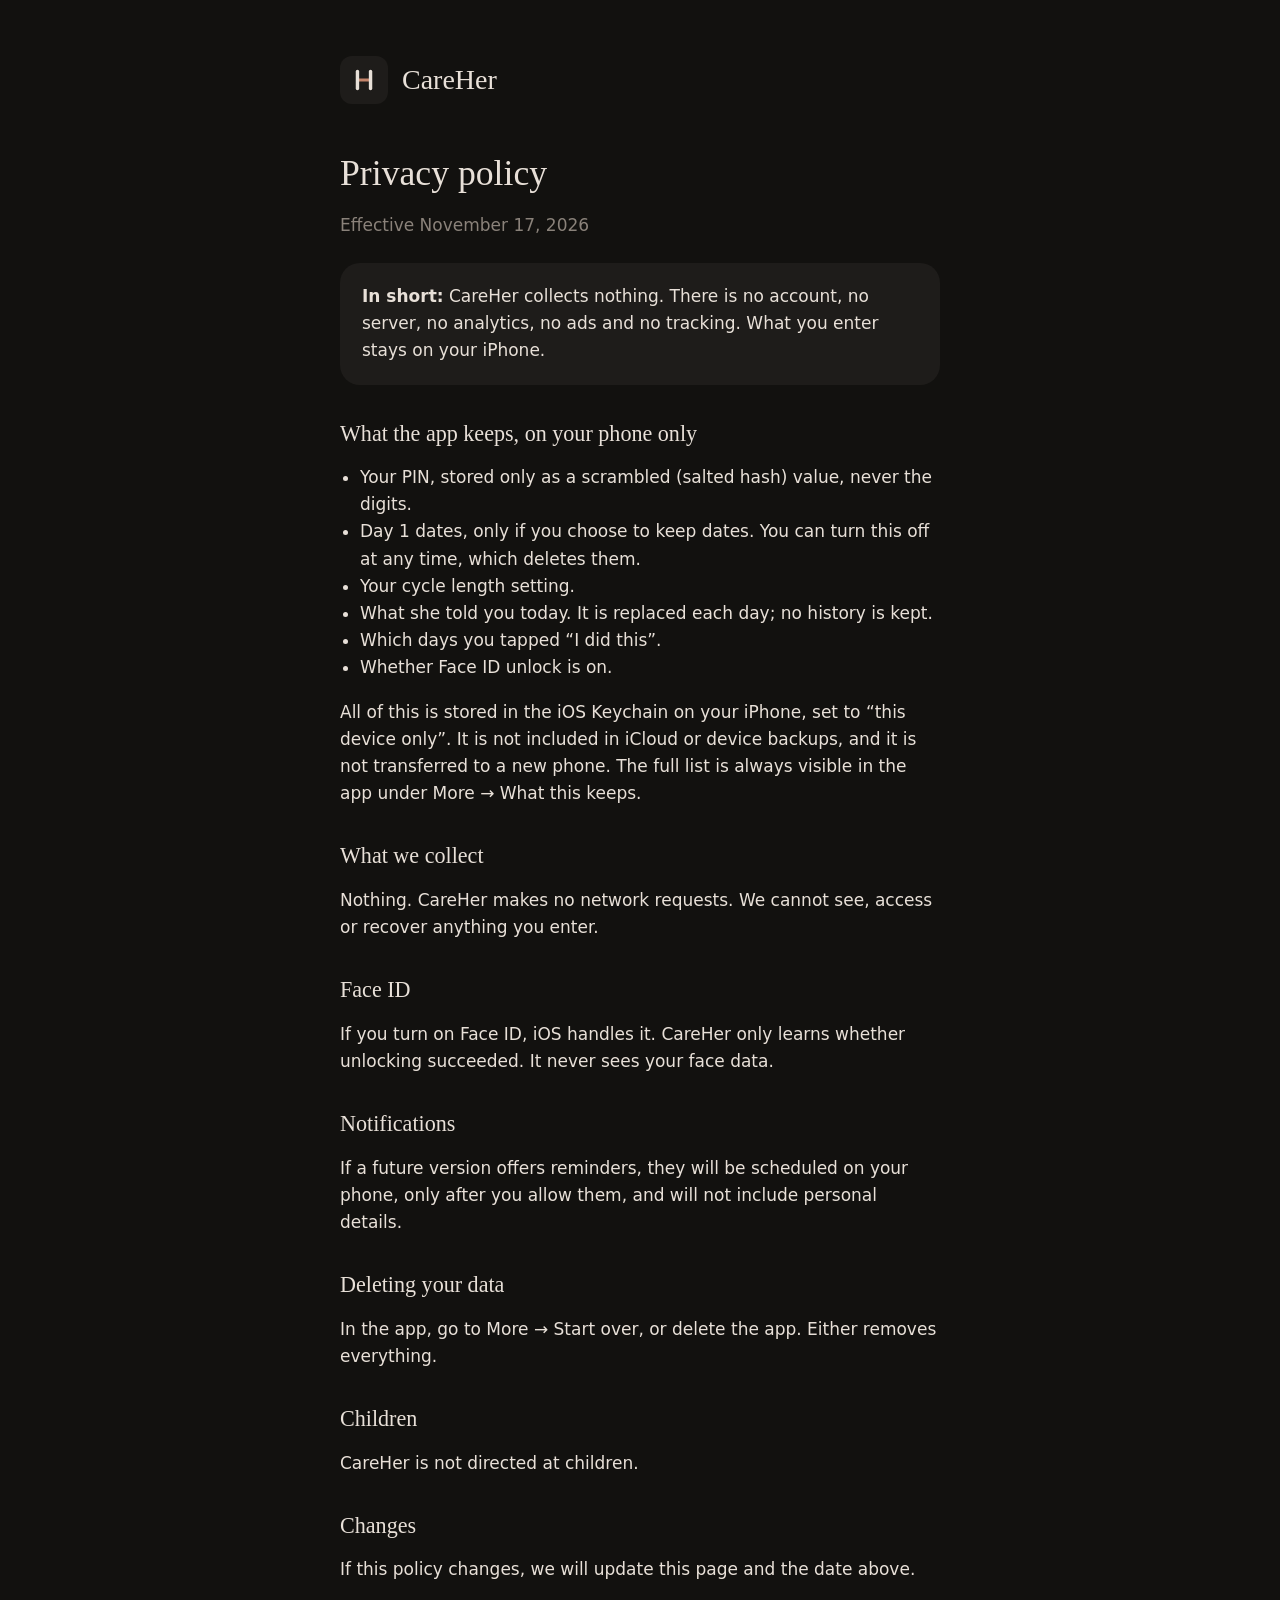
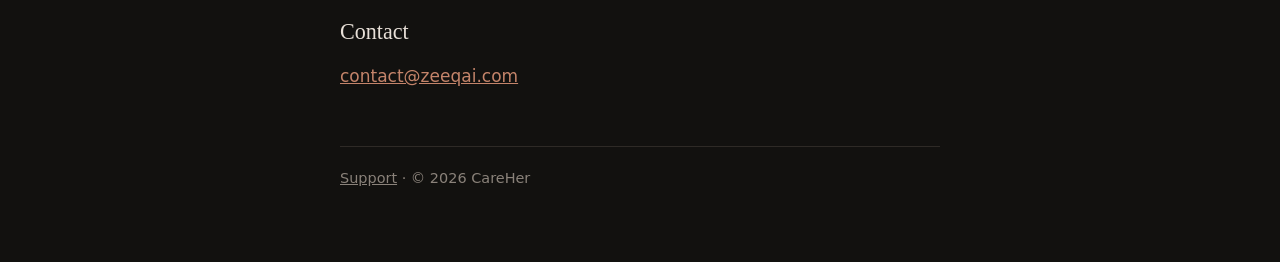
==== privacy.html @ 5e7fc1de "CareHer support and privacy pages Co-Authored-By: Claude Opus 5.5 <noreply@anthropic.com>" ====
<!doctype html>
<html lang="en">
<head>
<meta charset="utf-8">
<meta name="viewport" content="width=device-width, initial-scale=1">
<title>CareHer privacy policy</title>
<link rel="icon" href="favicon.svg">
<link rel="stylesheet" href="style.css">
</head>
<body>
<header><img src="favicon.svg" alt=""><a href="./">CareHer</a></header>

<h1>Privacy policy</h1>
<p class="muted">Effective November 17, 2026</p>

<div class="card">
<p style="margin:0"><strong>In short:</strong> CareHer collects nothing. There is no account, no server, no analytics, no ads and no tracking. What you enter stays on your iPhone.</p>
</div>

<h2>What the app keeps, on your phone only</h2>
<ul>
<li>Your PIN, stored only as a scrambled (salted hash) value, never the digits.</li>
<li>Day 1 dates, only if you choose to keep dates. You can turn this off at any time, which deletes them.</li>
<li>Your cycle length setting.</li>
<li>What she told you today. It is replaced each day; no history is kept.</li>
<li>Which days you tapped “I did this”.</li>
<li>Whether Face ID unlock is on.</li>
</ul>
<p>All of this is stored in the iOS Keychain on your iPhone, set to “this device only”. It is not included in iCloud or device backups, and it is not transferred to a new phone. The full list is always visible in the app under More → What this keeps.</p>

<h2>What we collect</h2>
<p>Nothing. CareHer makes no network requests. We cannot see, access or recover anything you enter.</p>

<h2>Face ID</h2>
<p>If you turn on Face ID, iOS handles it. CareHer only learns whether unlocking succeeded. It never sees your face data.</p>

<h2>Notifications</h2>
<p>If a future version offers reminders, they will be scheduled on your phone, only after you allow them, and will not include personal details.</p>

<h2>Deleting your data</h2>
<p>In the app, go to More → Start over, or delete the app. Either removes everything.</p>

<h2>Children</h2>
<p>CareHer is not directed at children.</p>

<h2>Changes</h2>
<p>If this policy changes, we will update this page and the date above.</p>

<h2>Contact</h2>
<p><a href="mailto:contact@zeeqai.com">contact@zeeqai.com</a></p>

<footer><a href="./">Support</a> · © 2026 CareHer</footer>
</body>
</html>
---- style.css ----
:root{--bg:#12110f;--surface:#1e1c1a;--fg:#e8e0d8;--muted:#8a827a;--accent:#c4846a;--border:#2e2a26}
*{box-sizing:border-box}
html{background:var(--bg);color:var(--fg);font:17px/1.6 -apple-system,BlinkMacSystemFont,"Segoe UI",system-ui,sans-serif;-webkit-font-smoothing:antialiased}
body{margin:0 auto;max-width:640px;padding:56px 20px 72px}
header{display:flex;align-items:center;gap:14px;margin-bottom:48px}
header img{width:48px;height:48px}
header a{color:var(--fg);text-decoration:none;font:28px Palatino,"Iowan Old Style",serif}
h1,h2{font-family:Palatino,"Iowan Old Style",serif;font-weight:400;line-height:1.2}
h1{font-size:2.1rem;margin:0 0 12px}
h2{font-size:1.3rem;margin:36px 0 8px}
p,li{color:var(--fg)}
.muted{color:var(--muted)}
.lede{font-size:1.15rem;color:var(--muted);margin:0 0 32px}
.accent{color:var(--accent)}
a{color:var(--accent)}
.card{background:var(--surface);border-radius:20px;padding:20px 22px;margin:24px 0}
ul{padding-left:20px}
footer{margin-top:56px;padding-top:20px;border-top:1px solid var(--border);font-size:.85rem;color:var(--muted)}
footer a{color:var(--muted)}
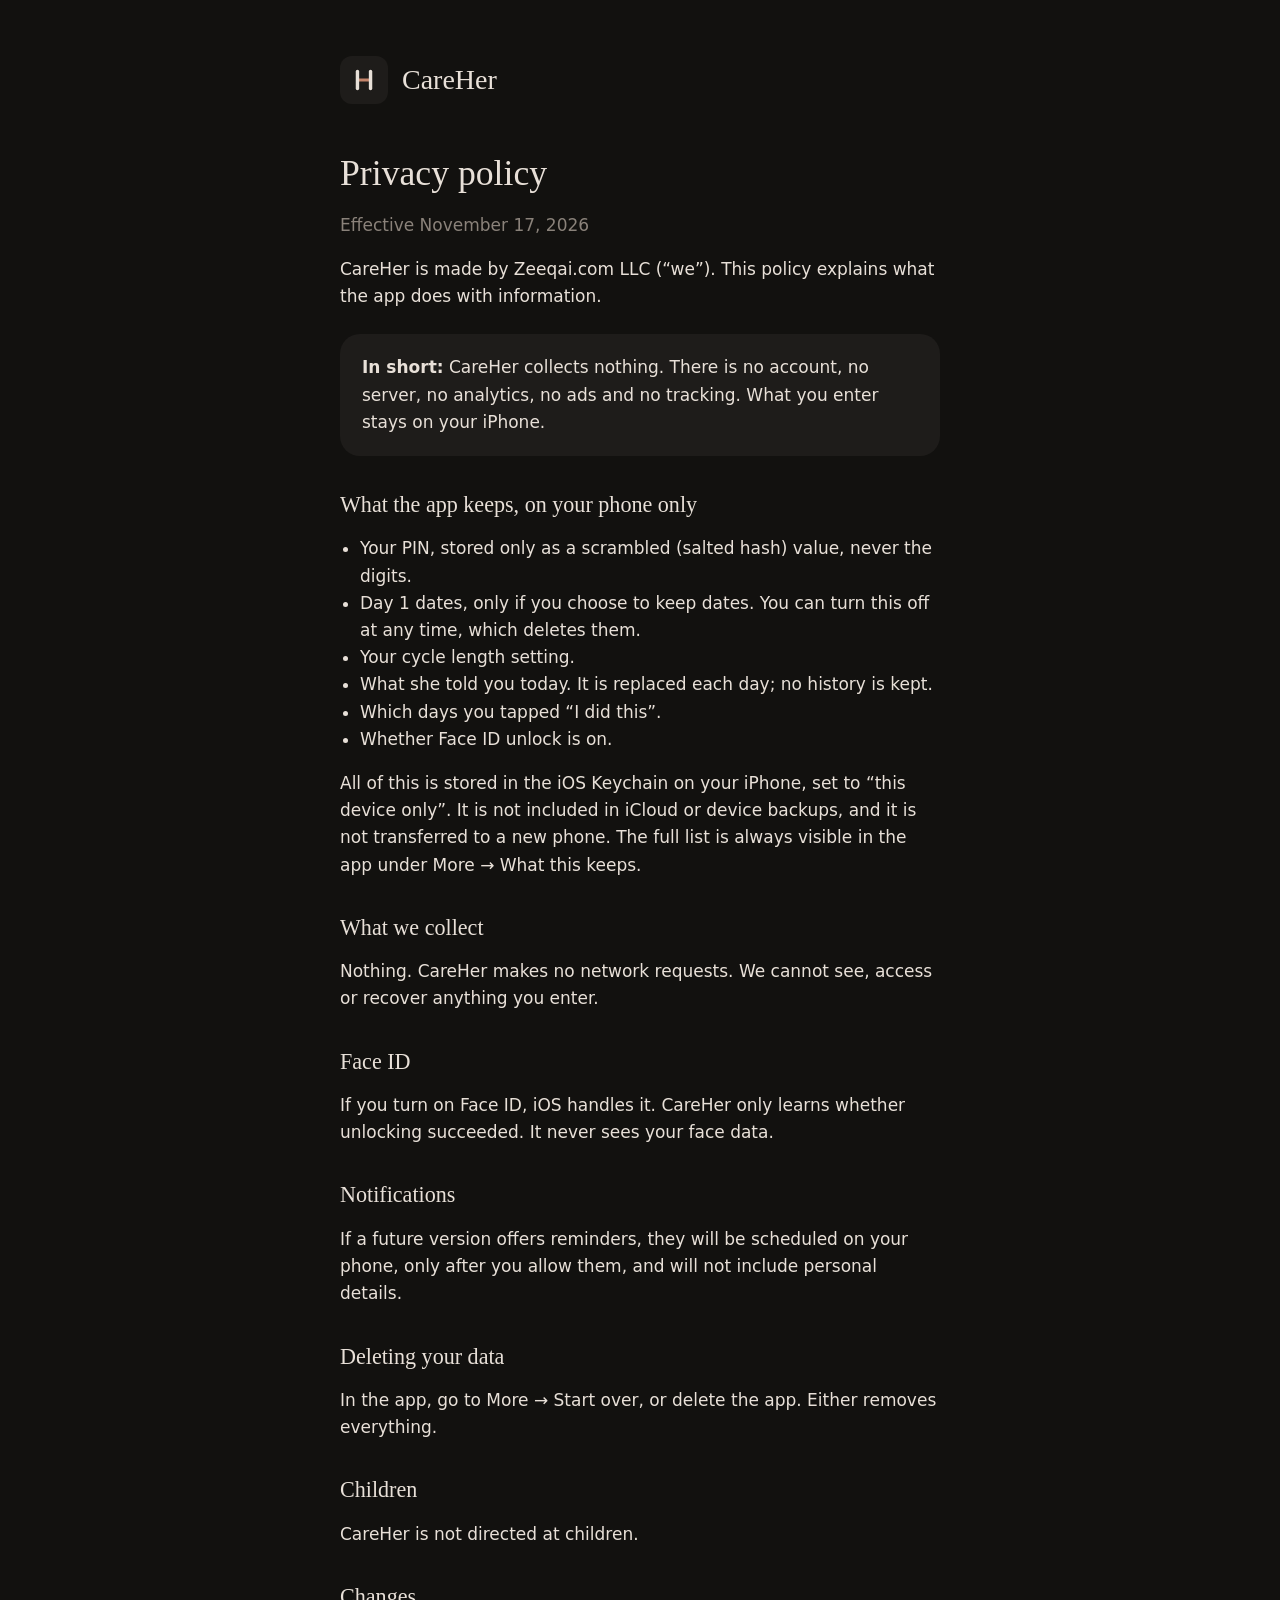
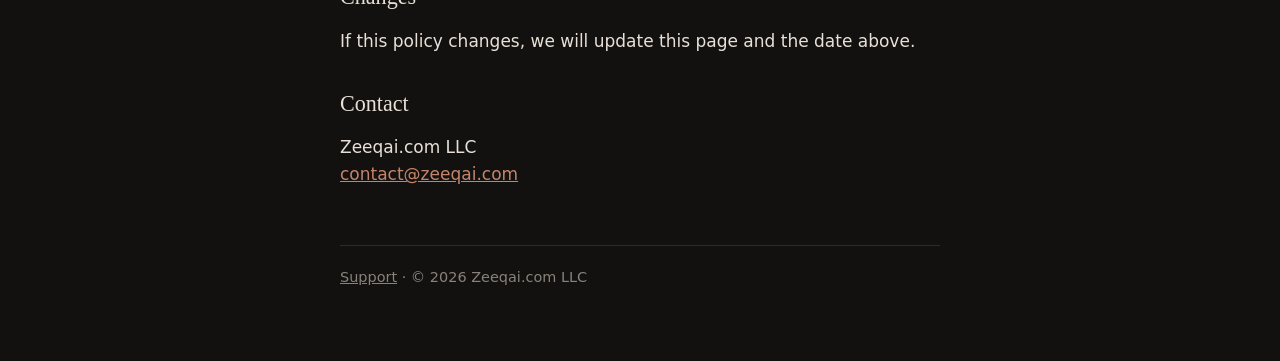
==== commit e90a49b7: "Name Zeeqai.com LLC as the publisher Co-Authored-By: Claude Opus 5.5 <noreply@anthropic.com>" ====
--- a/privacy.html
+++ b/privacy.html
@@ -12,6 +12,8 @@
 
 <h1>Privacy policy</h1>
 <p class="muted">Effective November 17, 2026</p>
+
+<p>CareHer is made by Zeeqai.com LLC (“we”). This policy explains what the app does with information.</p>
 
 <div class="card">
 <p style="margin:0"><strong>In short:</strong> CareHer collects nothing. There is no account, no server, no analytics, no ads and no tracking. What you enter stays on your iPhone.</p>
@@ -47,8 +49,8 @@
 <p>If this policy changes, we will update this page and the date above.</p>
 
 <h2>Contact</h2>
-<p><a href="mailto:contact@zeeqai.com">contact@zeeqai.com</a></p>
+<p>Zeeqai.com LLC<br><a href="mailto:contact@zeeqai.com">contact@zeeqai.com</a></p>
 
-<footer><a href="./">Support</a> · © 2026 CareHer</footer>
+<footer><a href="./">Support</a> · © 2026 Zeeqai.com LLC</footer>
 </body>
 </html>
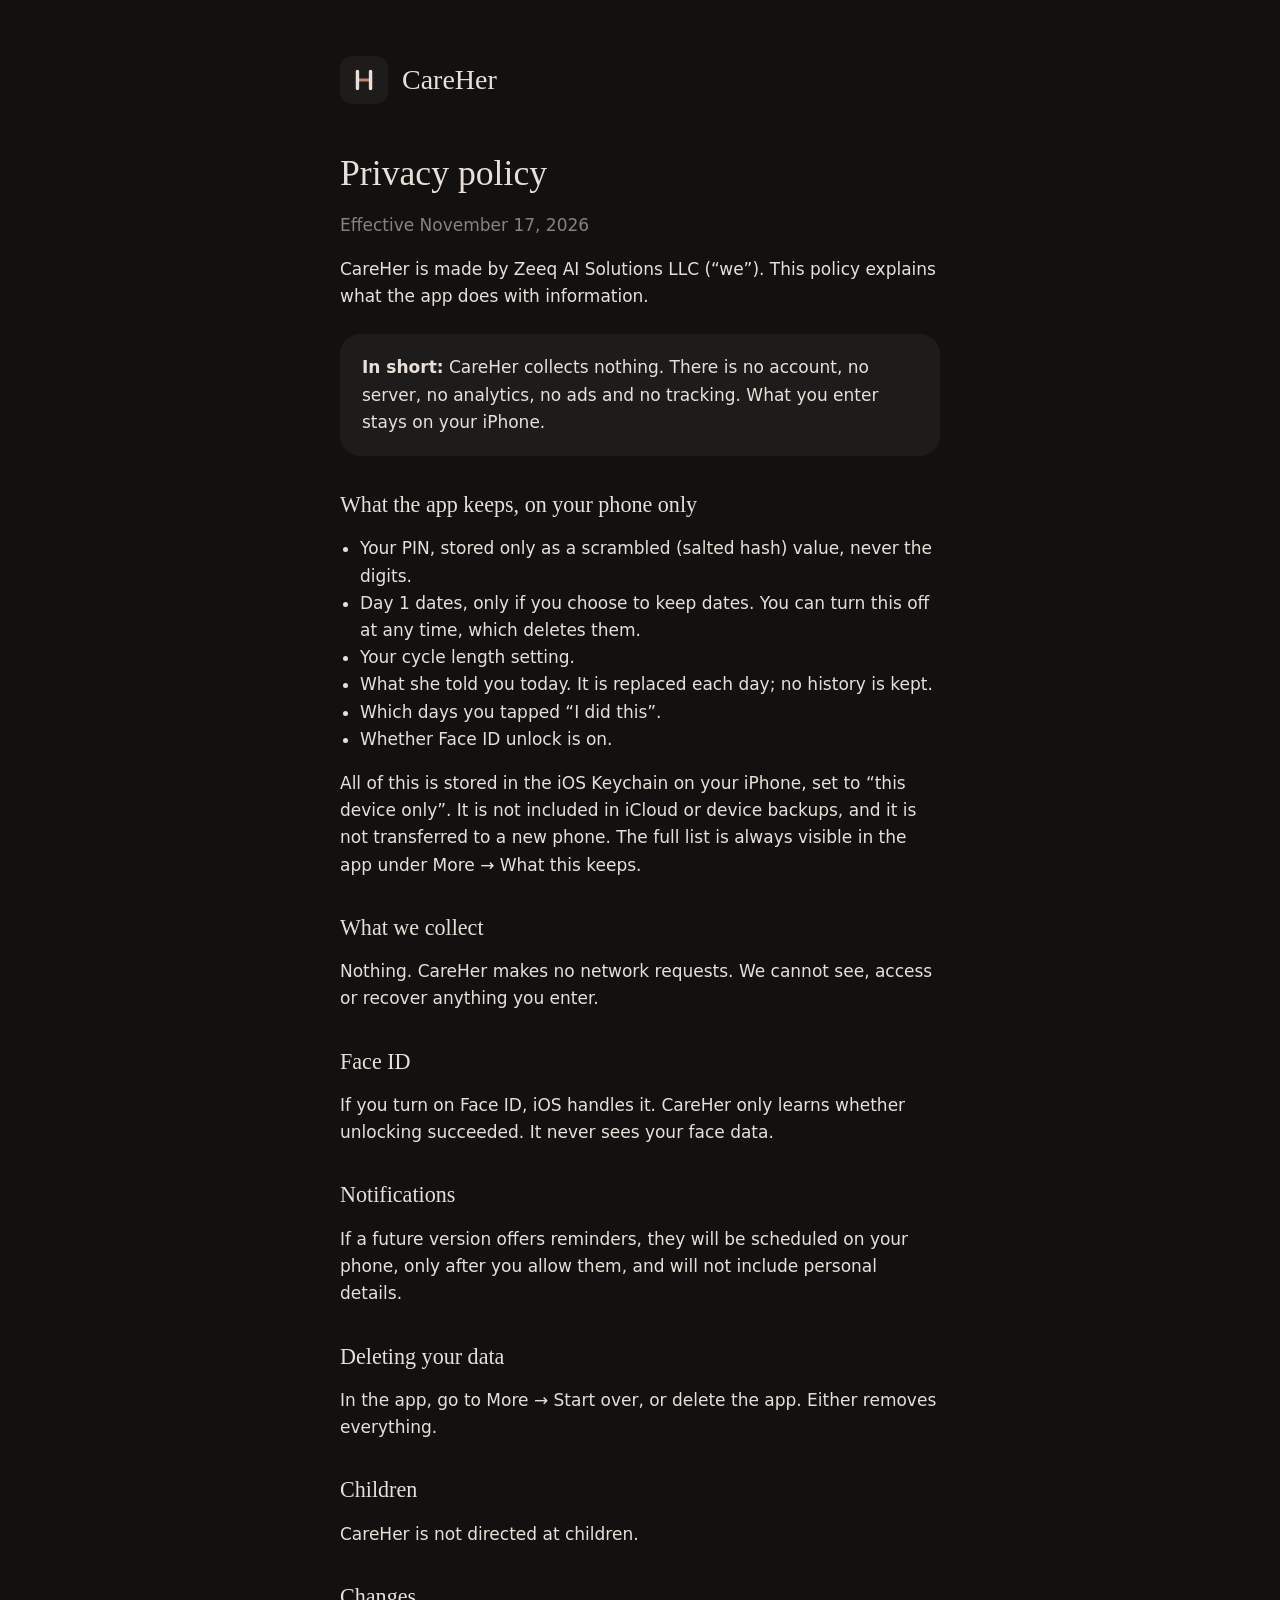
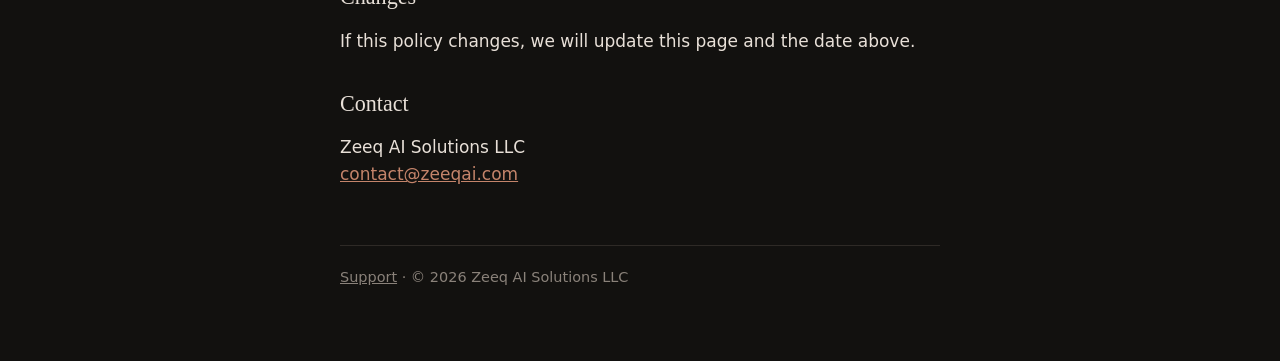
==== commit 30659054: "Legal name: Zeeq AI Solutions LLC Co-Authored-By: Claude Opus 5.5 <noreply@anthropic.com>" ====
--- a/privacy.html
+++ b/privacy.html
@@ -13,7 +13,7 @@
 <h1>Privacy policy</h1>
 <p class="muted">Effective November 17, 2026</p>
 
-<p>CareHer is made by Zeeqai.com LLC (“we”). This policy explains what the app does with information.</p>
+<p>CareHer is made by Zeeq AI Solutions LLC (“we”). This policy explains what the app does with information.</p>
 
 <div class="card">
 <p style="margin:0"><strong>In short:</strong> CareHer collects nothing. There is no account, no server, no analytics, no ads and no tracking. What you enter stays on your iPhone.</p>
@@ -49,8 +49,8 @@
 <p>If this policy changes, we will update this page and the date above.</p>
 
 <h2>Contact</h2>
-<p>Zeeqai.com LLC<br><a href="mailto:contact@zeeqai.com">contact@zeeqai.com</a></p>
+<p>Zeeq AI Solutions LLC<br><a href="mailto:contact@zeeqai.com">contact@zeeqai.com</a></p>
 
-<footer><a href="./">Support</a> · © 2026 Zeeqai.com LLC</footer>
+<footer><a href="./">Support</a> · © 2026 Zeeq AI Solutions LLC</footer>
 </body>
 </html>
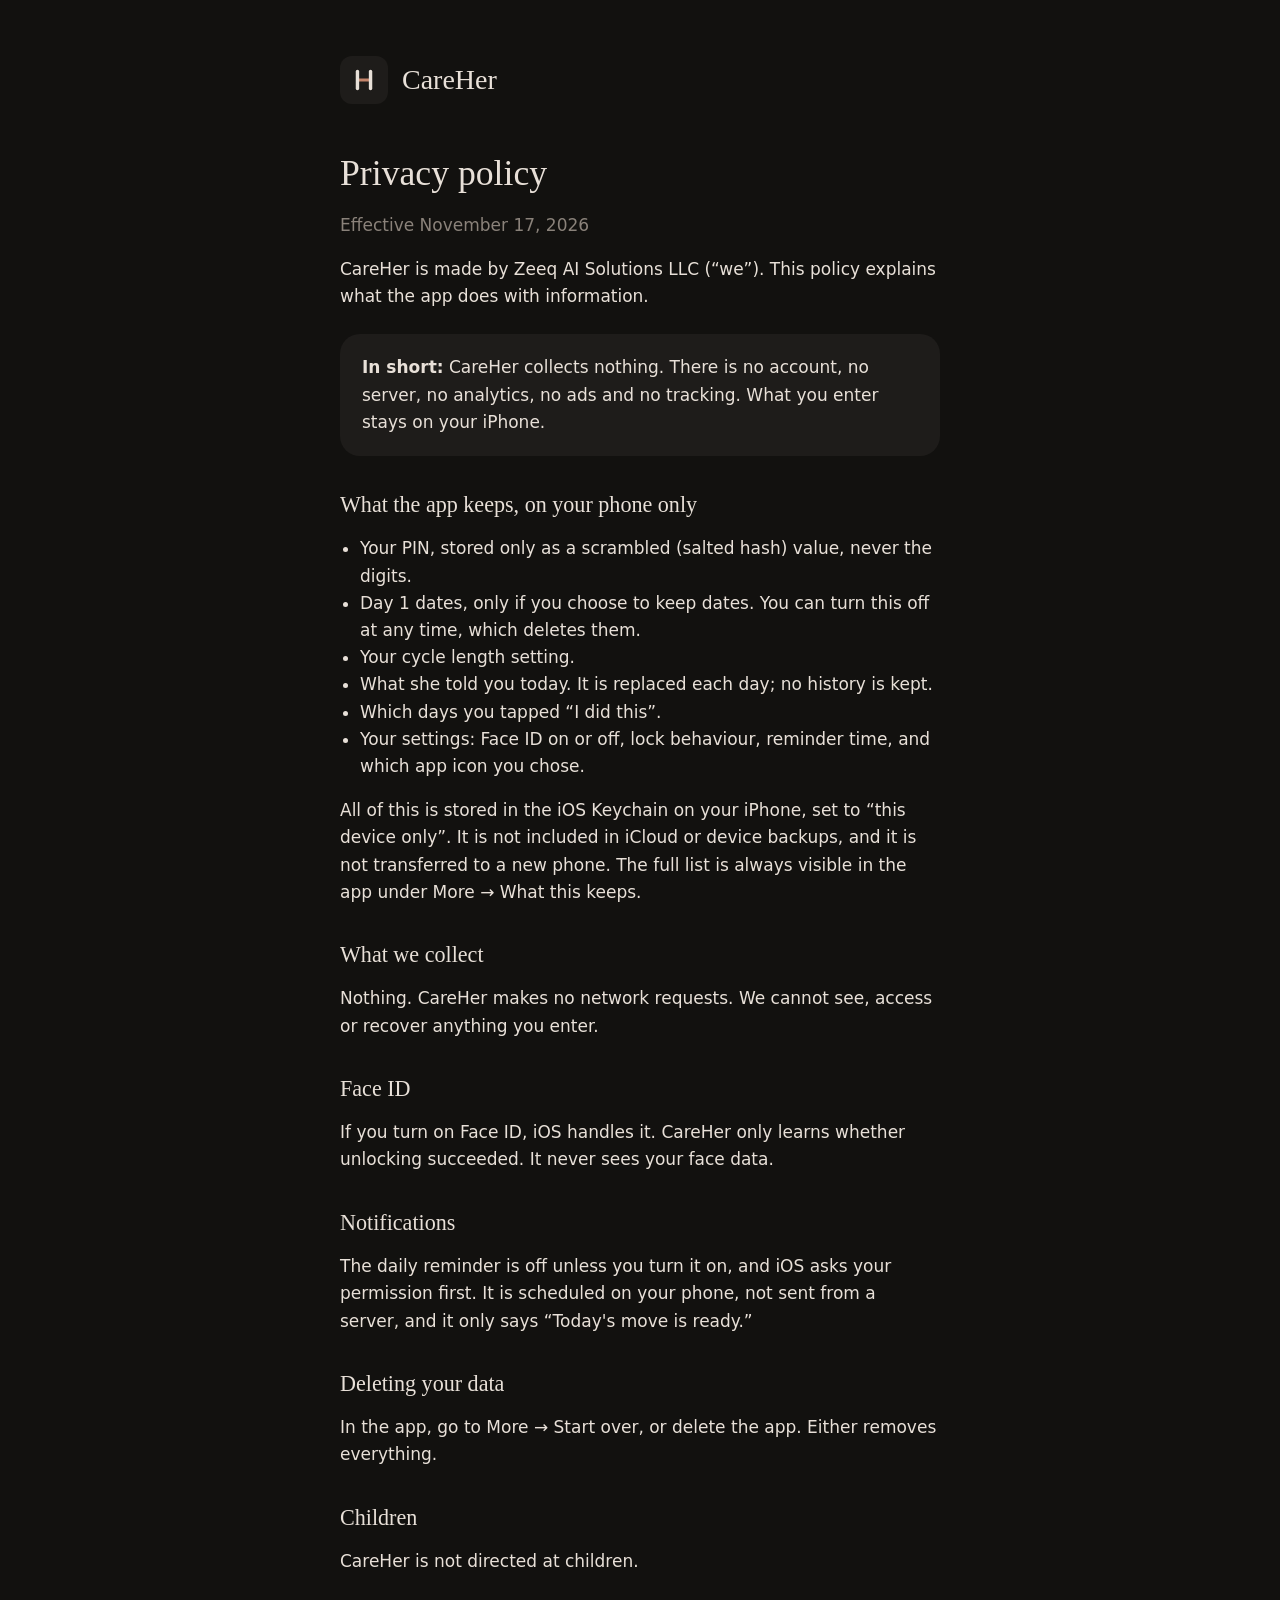
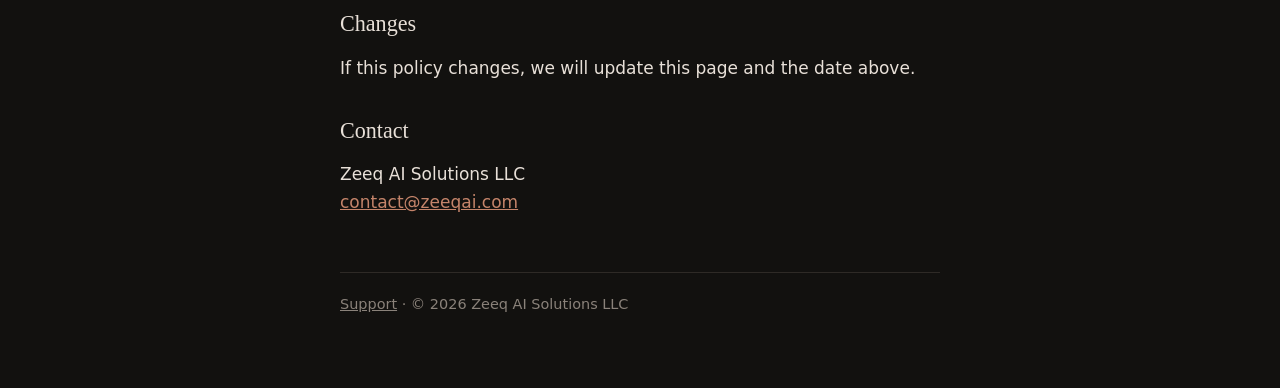
==== commit 3043c6a0: "Privacy policy: reminder and settings Co-Authored-By: Claude Opus 5.5 <noreply@anthropic.com>" ====
--- a/privacy.html
+++ b/privacy.html
@@ -26,7 +26,7 @@
 <li>Your cycle length setting.</li>
 <li>What she told you today. It is replaced each day; no history is kept.</li>
 <li>Which days you tapped “I did this”.</li>
-<li>Whether Face ID unlock is on.</li>
+<li>Your settings: Face ID on or off, lock behaviour, reminder time, and which app icon you chose.</li>
 </ul>
 <p>All of this is stored in the iOS Keychain on your iPhone, set to “this device only”. It is not included in iCloud or device backups, and it is not transferred to a new phone. The full list is always visible in the app under More → What this keeps.</p>
 
@@ -37,7 +37,7 @@
 <p>If you turn on Face ID, iOS handles it. CareHer only learns whether unlocking succeeded. It never sees your face data.</p>
 
 <h2>Notifications</h2>
-<p>If a future version offers reminders, they will be scheduled on your phone, only after you allow them, and will not include personal details.</p>
+<p>The daily reminder is off unless you turn it on, and iOS asks your permission first. It is scheduled on your phone, not sent from a server, and it only says “Today's move is ready.”</p>
 
 <h2>Deleting your data</h2>
 <p>In the app, go to More → Start over, or delete the app. Either removes everything.</p>
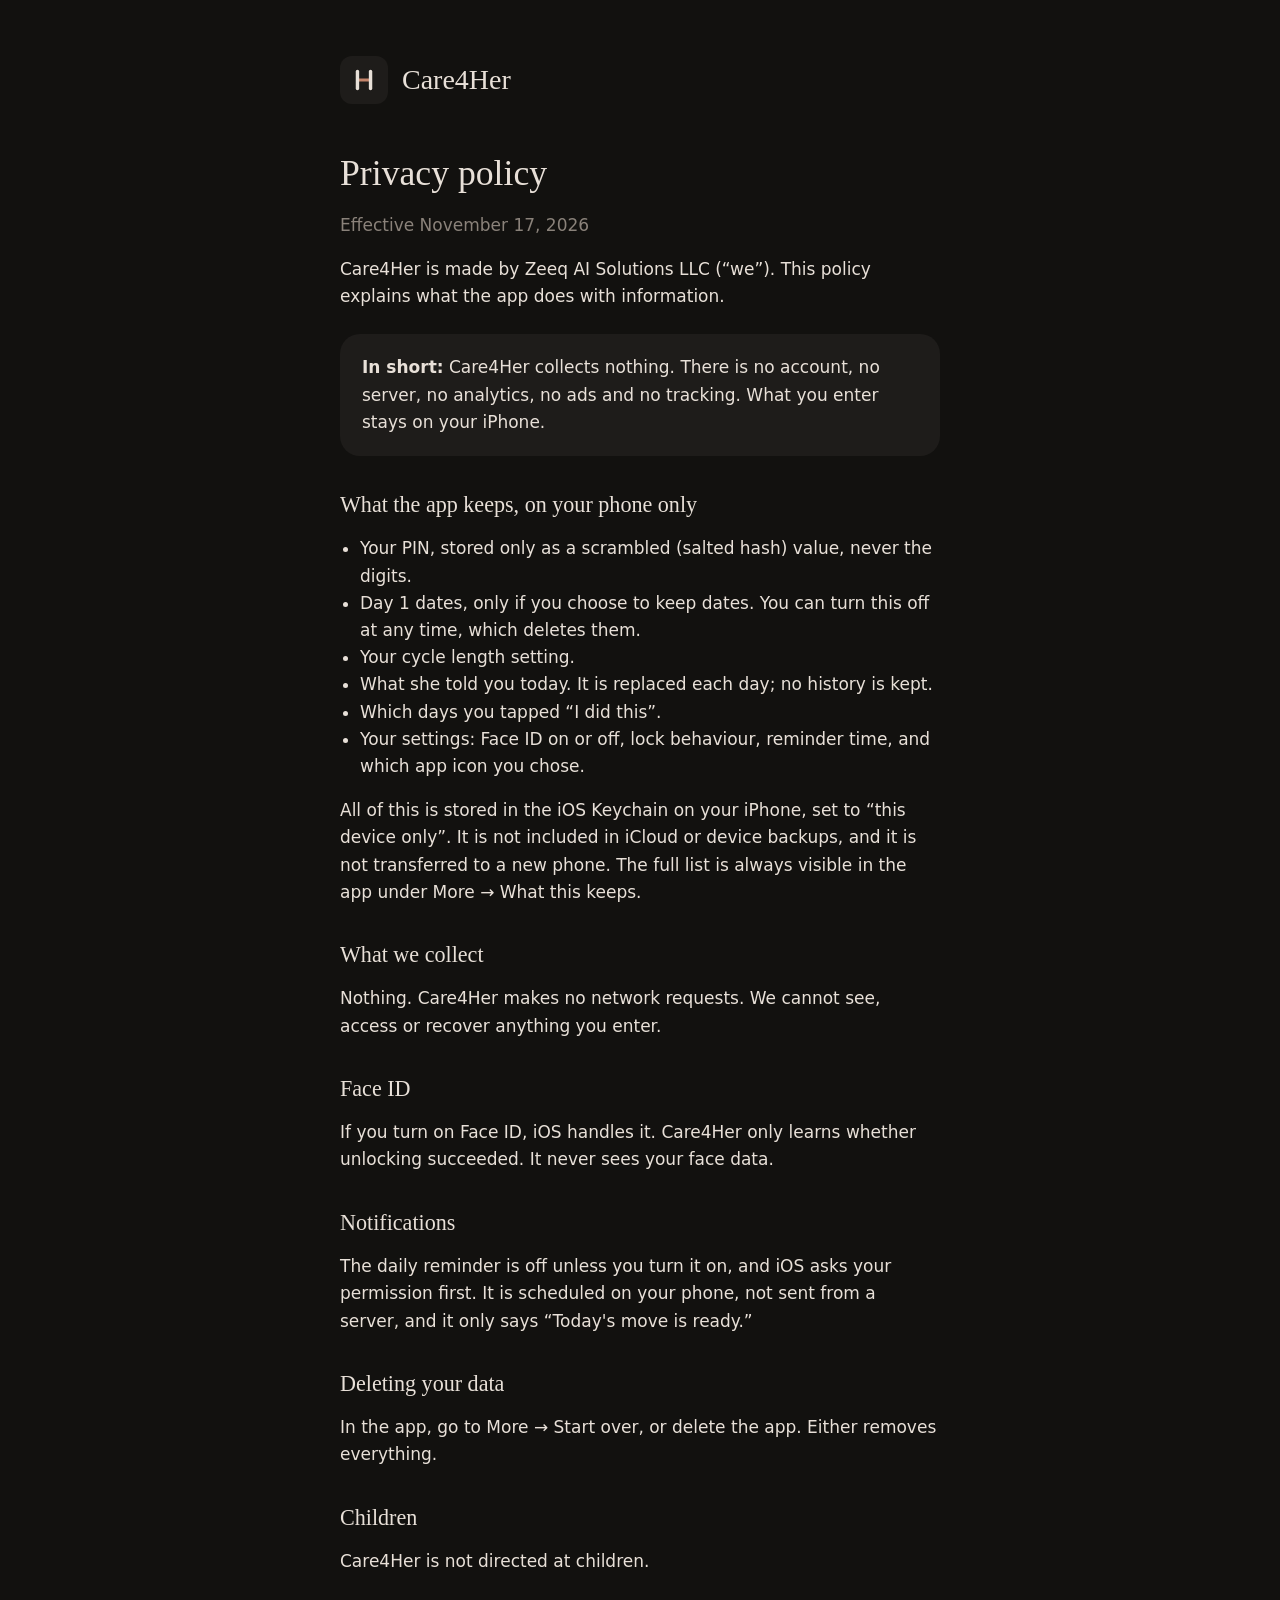
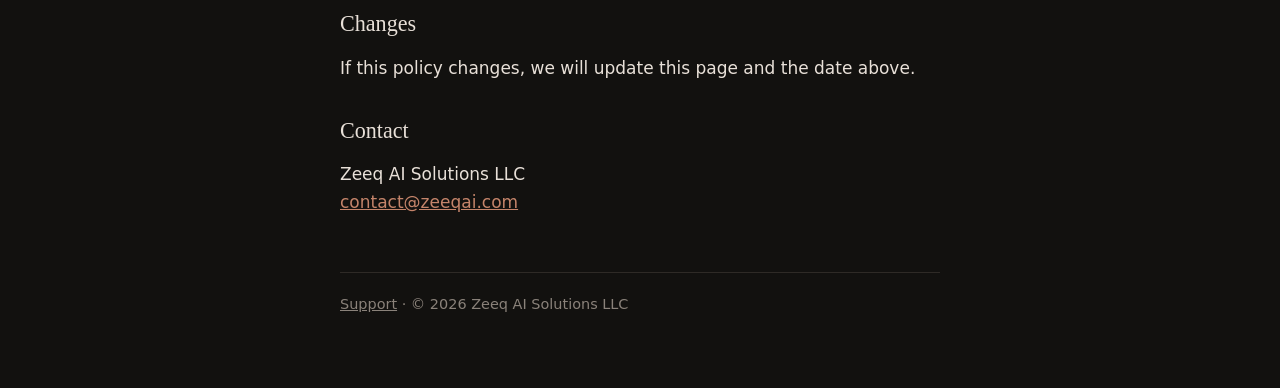
==== commit 63500c72: "Rename to Care4Her Co-Authored-By: Claude Opus 5.5 <noreply@anthropic.com>" ====
--- a/privacy.html
+++ b/privacy.html
@@ -3,20 +3,20 @@
 <head>
 <meta charset="utf-8">
 <meta name="viewport" content="width=device-width, initial-scale=1">
-<title>CareHer privacy policy</title>
+<title>Care4Her privacy policy</title>
 <link rel="icon" href="favicon.svg">
 <link rel="stylesheet" href="style.css">
 </head>
 <body>
-<header><img src="favicon.svg" alt=""><a href="./">CareHer</a></header>
+<header><img src="favicon.svg" alt=""><a href="./">Care4Her</a></header>
 
 <h1>Privacy policy</h1>
 <p class="muted">Effective November 17, 2026</p>
 
-<p>CareHer is made by Zeeq AI Solutions LLC (“we”). This policy explains what the app does with information.</p>
+<p>Care4Her is made by Zeeq AI Solutions LLC (“we”). This policy explains what the app does with information.</p>
 
 <div class="card">
-<p style="margin:0"><strong>In short:</strong> CareHer collects nothing. There is no account, no server, no analytics, no ads and no tracking. What you enter stays on your iPhone.</p>
+<p style="margin:0"><strong>In short:</strong> Care4Her collects nothing. There is no account, no server, no analytics, no ads and no tracking. What you enter stays on your iPhone.</p>
 </div>
 
 <h2>What the app keeps, on your phone only</h2>
@@ -31,10 +31,10 @@
 <p>All of this is stored in the iOS Keychain on your iPhone, set to “this device only”. It is not included in iCloud or device backups, and it is not transferred to a new phone. The full list is always visible in the app under More → What this keeps.</p>
 
 <h2>What we collect</h2>
-<p>Nothing. CareHer makes no network requests. We cannot see, access or recover anything you enter.</p>
+<p>Nothing. Care4Her makes no network requests. We cannot see, access or recover anything you enter.</p>
 
 <h2>Face ID</h2>
-<p>If you turn on Face ID, iOS handles it. CareHer only learns whether unlocking succeeded. It never sees your face data.</p>
+<p>If you turn on Face ID, iOS handles it. Care4Her only learns whether unlocking succeeded. It never sees your face data.</p>
 
 <h2>Notifications</h2>
 <p>The daily reminder is off unless you turn it on, and iOS asks your permission first. It is scheduled on your phone, not sent from a server, and it only says “Today's move is ready.”</p>
@@ -43,7 +43,7 @@
 <p>In the app, go to More → Start over, or delete the app. Either removes everything.</p>
 
 <h2>Children</h2>
-<p>CareHer is not directed at children.</p>
+<p>Care4Her is not directed at children.</p>
 
 <h2>Changes</h2>
 <p>If this policy changes, we will update this page and the date above.</p>
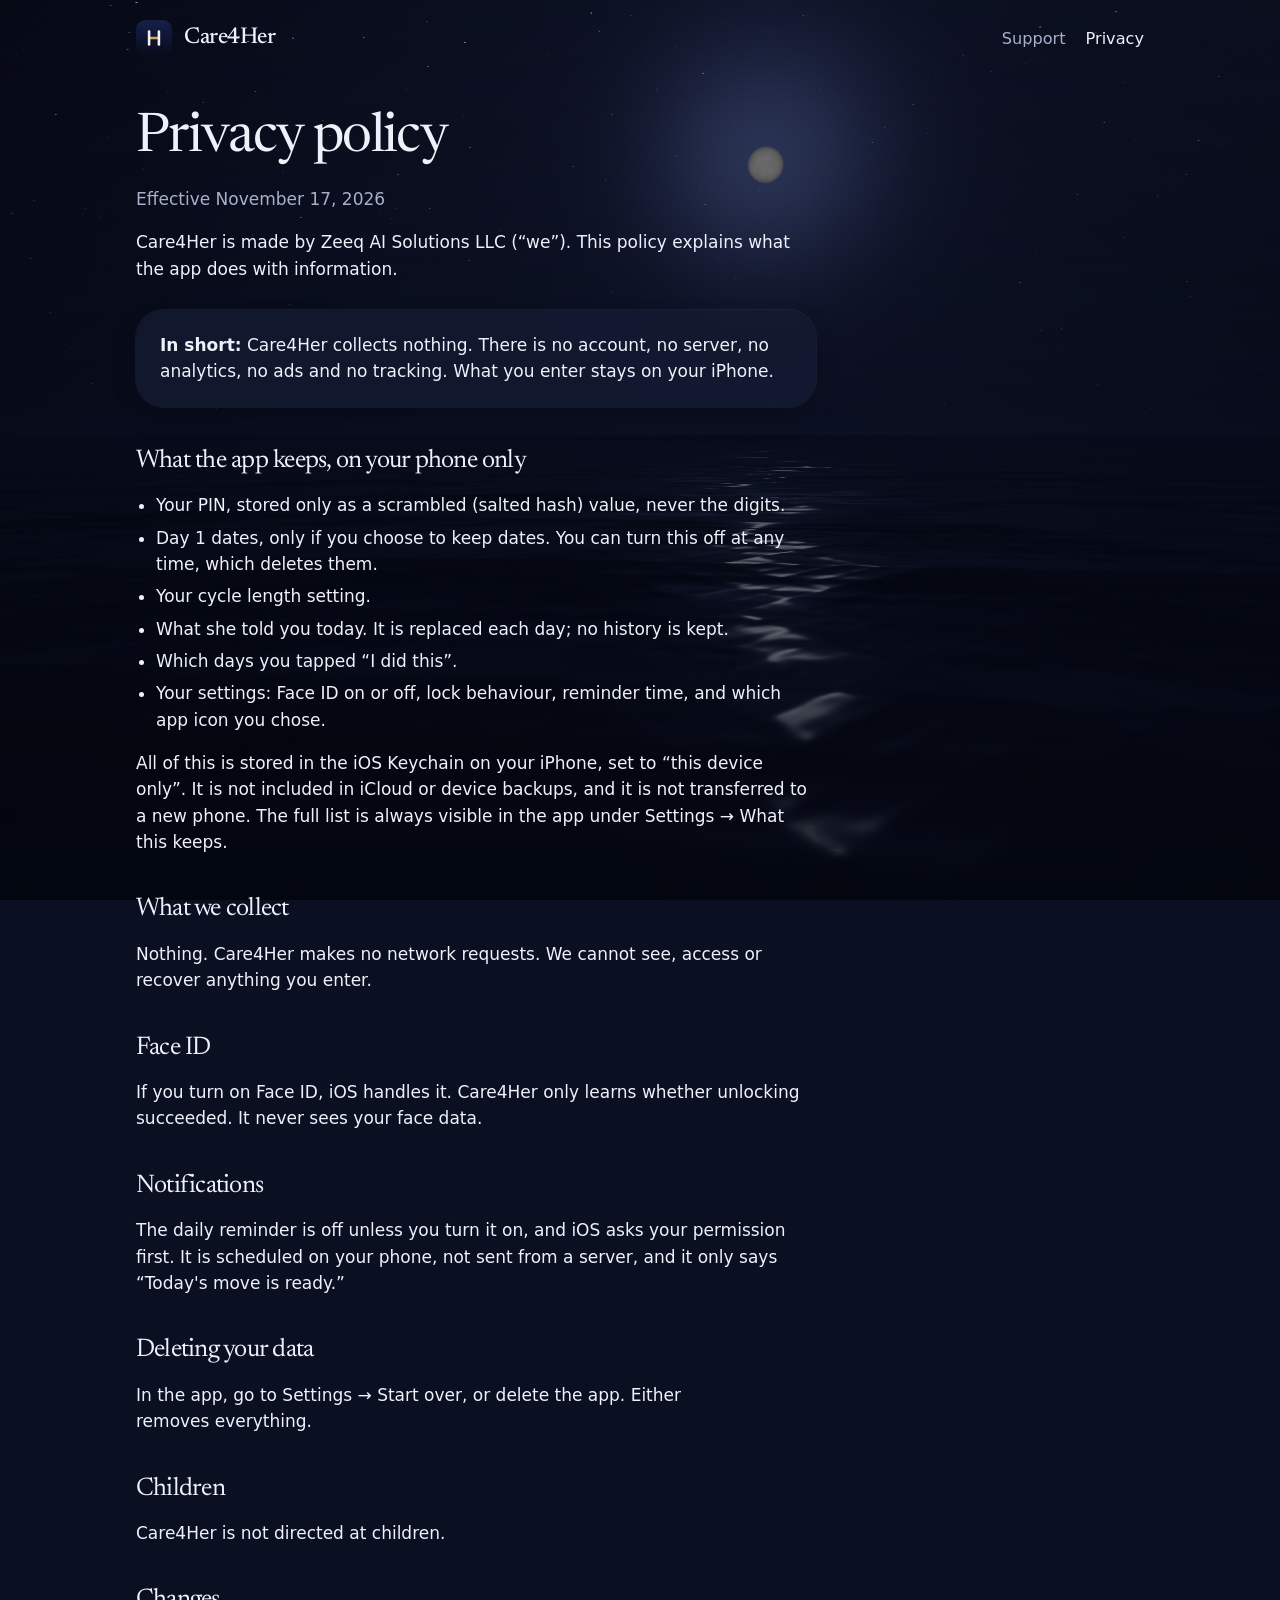
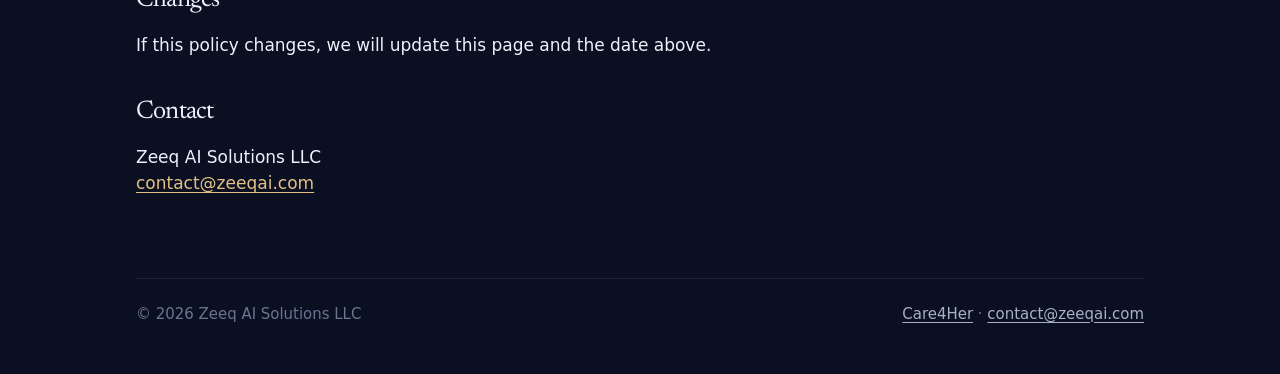
==== commit 4ab714e5: "Restyle site to match the app: Night Tide colours, night-ocean background, app screenshots, Settings" ====
--- a/privacy.html
+++ b/privacy.html
@@ -2,14 +2,27 @@
 <html lang="en">
 <head>
 <meta charset="utf-8">
-<meta name="viewport" content="width=device-width, initial-scale=1">
+<meta name="viewport" content="width=device-width, initial-scale=1, viewport-fit=cover">
 <title>Care4Her privacy policy</title>
+<meta name="description" content="Care4Her collects nothing. No account, no server, no analytics, no tracking.">
+<meta name="theme-color" content="#0a0f22">
 <link rel="icon" href="favicon.svg">
+<link rel="preconnect" href="https://fonts.googleapis.com">
+<link rel="preconnect" href="https://fonts.gstatic.com" crossorigin>
+<link rel="stylesheet" href="https://fonts.googleapis.com/css2?family=Newsreader:ital,opsz,wght@0,6..72,400;0,6..72,500;1,6..72,400&display=swap">
 <link rel="stylesheet" href="style.css">
 </head>
 <body>
-<header><img src="favicon.svg" alt=""><a href="./">Care4Her</a></header>
+<canvas id="ocean" aria-hidden="true"></canvas>
+<div class="shade" aria-hidden="true"></div>
 
+<div class="wrap">
+  <header class="top">
+    <a class="brand" href="./"><img src="favicon.svg" alt="">Care4Her</a>
+    <nav><a href="./#support">Support</a><a href="privacy.html" aria-current="page">Privacy</a></nav>
+  </header>
+
+  <main class="doc narrow">
 <h1>Privacy policy</h1>
 <p class="muted">Effective November 17, 2026</p>
 
@@ -28,7 +41,7 @@
 <li>Which days you tapped “I did this”.</li>
 <li>Your settings: Face ID on or off, lock behaviour, reminder time, and which app icon you chose.</li>
 </ul>
-<p>All of this is stored in the iOS Keychain on your iPhone, set to “this device only”. It is not included in iCloud or device backups, and it is not transferred to a new phone. The full list is always visible in the app under More → What this keeps.</p>
+<p>All of this is stored in the iOS Keychain on your iPhone, set to “this device only”. It is not included in iCloud or device backups, and it is not transferred to a new phone. The full list is always visible in the app under Settings → What this keeps.</p>
 
 <h2>What we collect</h2>
 <p>Nothing. Care4Her makes no network requests. We cannot see, access or recover anything you enter.</p>
@@ -40,7 +53,7 @@
 <p>The daily reminder is off unless you turn it on, and iOS asks your permission first. It is scheduled on your phone, not sent from a server, and it only says “Today's move is ready.”</p>
 
 <h2>Deleting your data</h2>
-<p>In the app, go to More → Start over, or delete the app. Either removes everything.</p>
+<p>In the app, go to Settings → Start over, or delete the app. Either removes everything.</p>
 
 <h2>Children</h2>
 <p>Care4Her is not directed at children.</p>
@@ -51,6 +64,10 @@
 <h2>Contact</h2>
 <p>Zeeq AI Solutions LLC<br><a href="mailto:contact@zeeqai.com">contact@zeeqai.com</a></p>
 
-<footer><a href="./">Support</a> · © 2026 Zeeq AI Solutions LLC</footer>
+  </main>
+
+  <footer><span>© 2026 Zeeq AI Solutions LLC</span><span><a href="./">Care4Her</a> · <a href="mailto:contact@zeeqai.com">contact@zeeqai.com</a></span></footer>
+</div>
+<script src="ocean.js" defer></script>
 </body>
 </html>
--- a/style.css
+++ b/style.css
@@ -1,19 +1,184 @@
-:root{--bg:#12110f;--surface:#1e1c1a;--fg:#e8e0d8;--muted:#8a827a;--accent:#c4846a;--border:#2e2a26}
-*{box-sizing:border-box}
-html{background:var(--bg);color:var(--fg);font:17px/1.6 -apple-system,BlinkMacSystemFont,"Segoe UI",system-ui,sans-serif;-webkit-font-smoothing:antialiased}
-body{margin:0 auto;max-width:640px;padding:56px 20px 72px}
-header{display:flex;align-items:center;gap:14px;margin-bottom:48px}
-header img{width:48px;height:48px}
-header a{color:var(--fg);text-decoration:none;font:28px Palatino,"Iowan Old Style",serif}
-h1,h2{font-family:Palatino,"Iowan Old Style",serif;font-weight:400;line-height:1.2}
-h1{font-size:2.1rem;margin:0 0 12px}
-h2{font-size:1.3rem;margin:36px 0 8px}
-p,li{color:var(--fg)}
-.muted{color:var(--muted)}
-.lede{font-size:1.15rem;color:var(--muted);margin:0 0 32px}
-.accent{color:var(--accent)}
-a{color:var(--accent)}
-.card{background:var(--surface);border-radius:20px;padding:20px 22px;margin:24px 0}
-ul{padding-left:20px}
-footer{margin-top:56px;padding-top:20px;border-top:1px solid var(--border);font-size:.85rem;color:var(--muted)}
-footer a{color:var(--muted)}
+/* Night Tide, the same tokens as the Care4Her app (src/styles.css). */
+:root {
+  --bg: #0a0f22;
+  --surface: rgb(20 27 50 / 0.82);
+  --surface-2: rgb(44 54 88 / 0.85);
+  --sheet: #141b32;
+  --fg: #eef1fa;
+  --muted: #a8b1c9;
+  --subtle: #6b7591;
+  --border: rgb(255 255 255 / 0.09);
+  --accent: #d4a85a;
+  --accent-fg: #1b1407;
+  --link: #e3c084;
+  --her: #c97b5a;
+  --her-soft: rgb(201 123 90 / 0.2);
+  --cycle: #4fb3a7;
+  --cycle-soft: rgb(79 179 167 / 0.18);
+  --danger: #ff9e97;
+  --display: "Newsreader", "Iowan Old Style", Palatino, serif;
+  --sans: -apple-system, BlinkMacSystemFont, "Segoe UI", system-ui, sans-serif;
+  --ease: cubic-bezier(0.22, 1, 0.36, 1);
+  color-scheme: dark;
+}
+
+* { box-sizing: border-box; }
+
+html {
+  background: var(--bg);
+  color: var(--fg);
+  font: 17px/1.55 var(--sans);
+  -webkit-font-smoothing: antialiased;
+  -moz-osx-font-smoothing: grayscale;
+  -webkit-text-size-adjust: 100%;
+}
+
+body { margin: 0; background: transparent; overflow-x: hidden; }
+
+/* Scene: the WebGL ocean, a gradient fallback, and a band that keeps text readable. */
+#ocean {
+  position: fixed; inset: 0; z-index: -2; width: 100%; height: 100%;
+  background: linear-gradient(180deg, #05081a 0%, #111a3a 45%, #04070f 100%);
+}
+.shade {
+  position: fixed; inset: 0; z-index: -1; pointer-events: none;
+  background: linear-gradient(180deg, rgb(4 7 18 / 0.15) 0%, rgb(4 7 18 / 0.55) 45%, rgb(4 7 18 / 0.7) 100%);
+}
+
+.wrap { max-width: 1040px; margin: 0 auto; padding: 0 16px; }
+.narrow { max-width: 680px; }
+
+/* Header */
+.top { display: flex; align-items: center; justify-content: space-between; padding: 20px 0; }
+.brand { display: flex; align-items: center; gap: 12px; color: var(--fg); text-decoration: none; font: 500 1.35rem/1 var(--display); letter-spacing: -0.02em; }
+.brand img { width: 36px; height: 36px; border-radius: 9px; }
+.top nav a { color: var(--muted); text-decoration: none; font-size: 0.95rem; margin-left: 20px; }
+.top nav a:hover, .top nav a[aria-current] { color: var(--fg); }
+
+h1, h2, h3 { font-family: var(--display); font-weight: 400; letter-spacing: -0.03em; line-height: 1.12; text-wrap: balance; margin: 0; }
+p { text-wrap: pretty; }
+a { color: var(--link); text-underline-offset: 3px; }
+:focus-visible { outline: 2px solid var(--link); outline-offset: 3px; border-radius: 6px; }
+.muted { color: var(--muted); }
+.brass { color: var(--accent); }
+
+/* Hero */
+.hero { display: grid; grid-template-columns: 1.1fr 0.9fr; gap: 48px; align-items: center; padding: 48px 0 72px; }
+.hero h1 { font-size: clamp(2.6rem, 6vw, 4.2rem); }
+.lede { font-size: 1.2rem; color: var(--muted); margin: 20px 0 32px; max-width: 30ch; }
+.cta { display: flex; flex-wrap: wrap; gap: 12px; align-items: center; }
+.btn {
+  display: inline-flex; align-items: center; justify-content: center; gap: 10px;
+  min-height: 52px; padding: 0 26px; border-radius: 999px;
+  font: 600 1.02rem/1 var(--sans); text-decoration: none;
+  transition: transform 160ms var(--ease), filter 160ms var(--ease);
+}
+.btn:active { transform: scale(0.97); }
+.btn-primary { background: var(--accent); color: var(--accent-fg); }
+.btn-primary:hover { filter: brightness(1.06); }
+.btn-her { background: var(--her-soft); color: var(--fg); box-shadow: inset 0 0 0 1px rgb(201 123 90 / 0.45); }
+.btn-cycle { background: var(--cycle-soft); color: var(--fg); box-shadow: inset 0 0 0 1px rgb(79 179 167 / 0.45); }
+.btn svg { width: 18px; height: 18px; }
+.fine { font-size: 0.9rem; color: var(--subtle); margin-top: 16px; }
+
+.phone {
+  justify-self: center; width: min(320px, 78vw); aspect-ratio: 1320 / 2868;
+  border-radius: 48px; padding: 10px; background: #1a2142;
+  box-shadow: 0 0 0 1px rgb(255 255 255 / 0.08), 0 40px 80px -30px rgb(0 0 0 / 0.8), 0 0 120px -40px rgb(120 140 220 / 0.35);
+}
+.phone img { display: block; width: 100%; height: 100%; object-fit: cover; border-radius: 39px; }
+
+/* Sections */
+section { padding: 56px 0; }
+.eyebrow { font-size: 0.85rem; color: var(--subtle); text-transform: uppercase; letter-spacing: 0.08em; margin: 0 0 10px; }
+section h2 { font-size: clamp(1.9rem, 4vw, 2.6rem); margin-bottom: 14px; }
+.section-head p { color: var(--muted); max-width: 52ch; margin: 0 0 32px; }
+
+/* The day's move: the same do / say / avoid layout as Today in the app. */
+.move { display: grid; grid-template-columns: 1fr 1fr; gap: 48px; align-items: start; }
+.card { background: var(--surface); border-radius: 28px; padding: 28px; box-shadow: 0 0 0 1px rgb(255 255 255 / 0.06), 0 12px 32px -16px rgb(0 0 0 / 0.55); backdrop-filter: blur(6px); -webkit-backdrop-filter: blur(6px); }
+.card .day { display: flex; align-items: center; gap: 14px; margin-bottom: 22px; }
+.ring { width: 52px; height: 52px; flex: none; }
+.card .day b { display: block; font-weight: 500; }
+.card .day span { color: var(--muted); font-size: 0.9rem; }
+.card h3 { font-size: 1.6rem; margin-bottom: 18px; }
+.lines { list-style: none; padding: 0; margin: 0; display: grid; gap: 14px; }
+.lines li { display: grid; grid-template-columns: 22px 1fr; gap: 14px; }
+.lines svg { width: 20px; height: 20px; margin-top: 3px; color: var(--muted); }
+.lines .say q { font: italic 1.12rem/1.4 var(--display); quotes: "“" "”"; }
+.lines .avoid svg { color: var(--danger); }
+.lines .avoid { color: var(--muted); }
+.card .why { margin-top: 20px; font-size: 0.92rem; color: var(--link); display: flex; justify-content: space-between; }
+.dots { display: inline-flex; gap: 6px; align-items: center; }
+.dots i { width: 6px; height: 6px; border-radius: 50%; background: var(--subtle); }
+.dots i:first-child { background: var(--fg); }
+
+.steps { list-style: none; padding: 0; margin: 0; display: grid; gap: 26px; counter-reset: s; }
+.steps li { display: grid; grid-template-columns: 40px 1fr; gap: 16px; }
+.steps li::before {
+  counter-increment: s; content: counter(s);
+  width: 36px; height: 36px; border-radius: 50%; display: grid; place-items: center;
+  font: 500 1.05rem/1 var(--display); color: var(--accent); box-shadow: inset 0 0 0 1px rgb(212 168 90 / 0.5);
+}
+.steps h3 { font-size: 1.3rem; margin-bottom: 4px; }
+.steps p { margin: 0; color: var(--muted); }
+
+/* iOS grouped lists, as in the app's Settings. */
+.group-label { font-size: 0.9rem; color: var(--muted); margin: 28px 16px 8px; }
+.group { background: var(--surface); border-radius: 16px; overflow: hidden; backdrop-filter: blur(6px); -webkit-backdrop-filter: blur(6px); }
+.row { display: flex; align-items: center; gap: 14px; min-height: 56px; padding: 12px 18px; border-top: 1px solid var(--border); }
+.row:first-child { border-top: 0; }
+.row .label { flex: 1; }
+.row .label small { display: block; color: var(--muted); font-size: 0.88rem; line-height: 1.4; margin-top: 2px; }
+.switch { width: 51px; height: 31px; border-radius: 999px; background: #b88a3e; position: relative; flex: none; }
+.switch::after { content: ""; position: absolute; top: 2px; right: 2px; width: 27px; height: 27px; border-radius: 50%; background: #fff; box-shadow: 0 2px 4px rgb(0 0 0 / 0.3); }
+.check { width: 22px; height: 22px; color: var(--cycle); flex: none; }
+.group-foot { font-size: 0.88rem; color: var(--muted); margin: 8px 16px 0; }
+
+.privacy-grid { display: grid; grid-template-columns: 1fr 0.8fr; gap: 48px; align-items: center; }
+.privacy-grid .phone { width: min(280px, 70vw); }
+
+/* FAQ: grouped list rows that open like a disclosure. */
+details { border-top: 1px solid var(--border); }
+details:first-child { border-top: 0; }
+summary { list-style: none; cursor: pointer; display: flex; align-items: center; gap: 12px; min-height: 56px; padding: 12px 18px; }
+summary::-webkit-details-marker { display: none; }
+summary span { flex: 1; }
+summary svg { width: 16px; height: 16px; color: var(--subtle); transition: transform 200ms var(--ease); flex: none; }
+details[open] summary svg { transform: rotate(90deg); }
+details p { margin: 0; padding: 0 18px 16px; color: var(--muted); }
+
+.note { border-radius: 16px; padding: 18px 20px; background: var(--cycle-soft); box-shadow: inset 0 0 0 1px rgb(79 179 167 / 0.3); color: var(--fg); }
+.note b { color: var(--cycle); font-weight: 600; }
+
+/* Long-form text (privacy policy) */
+.doc { padding: 32px 0 24px; }
+.doc h1 { font-size: clamp(2.3rem, 5vw, 3.2rem); margin-bottom: 8px; }
+.doc h2 { font-size: 1.5rem; margin: 40px 0 10px; }
+.doc ul { padding-left: 20px; }
+.doc li { margin: 6px 0; }
+.doc .card { padding: 22px 24px; margin: 28px 0; }
+
+footer { border-top: 1px solid var(--border); margin-top: 40px; padding: 24px 0 48px; color: var(--subtle); font-size: 0.88rem; display: flex; flex-wrap: wrap; gap: 8px 20px; justify-content: space-between; }
+footer a { color: var(--muted); }
+
+/* Entrance */
+.rise { animation: rise 600ms var(--ease) both; }
+.rise.d1 { animation-delay: 80ms; }
+.rise.d2 { animation-delay: 160ms; }
+@keyframes rise { from { opacity: 0; transform: translateY(12px); } to { opacity: 1; transform: none; } }
+
+@media (max-width: 820px) {
+  .hero, .move, .privacy-grid { grid-template-columns: 1fr; gap: 40px; }
+  .hero { padding: 24px 0 48px; text-align: left; }
+  .privacy-grid .phone { display: none; }
+  section { padding: 40px 0; }
+  .card { padding: 22px; border-radius: 24px; }
+}
+
+@media (prefers-reduced-motion: reduce) {
+  .rise { animation: none; }
+  * { transition: none !important; }
+}
+
+.sr { position: absolute; width: 1px; height: 1px; overflow: hidden; clip: rect(0 0 0 0); white-space: nowrap; }
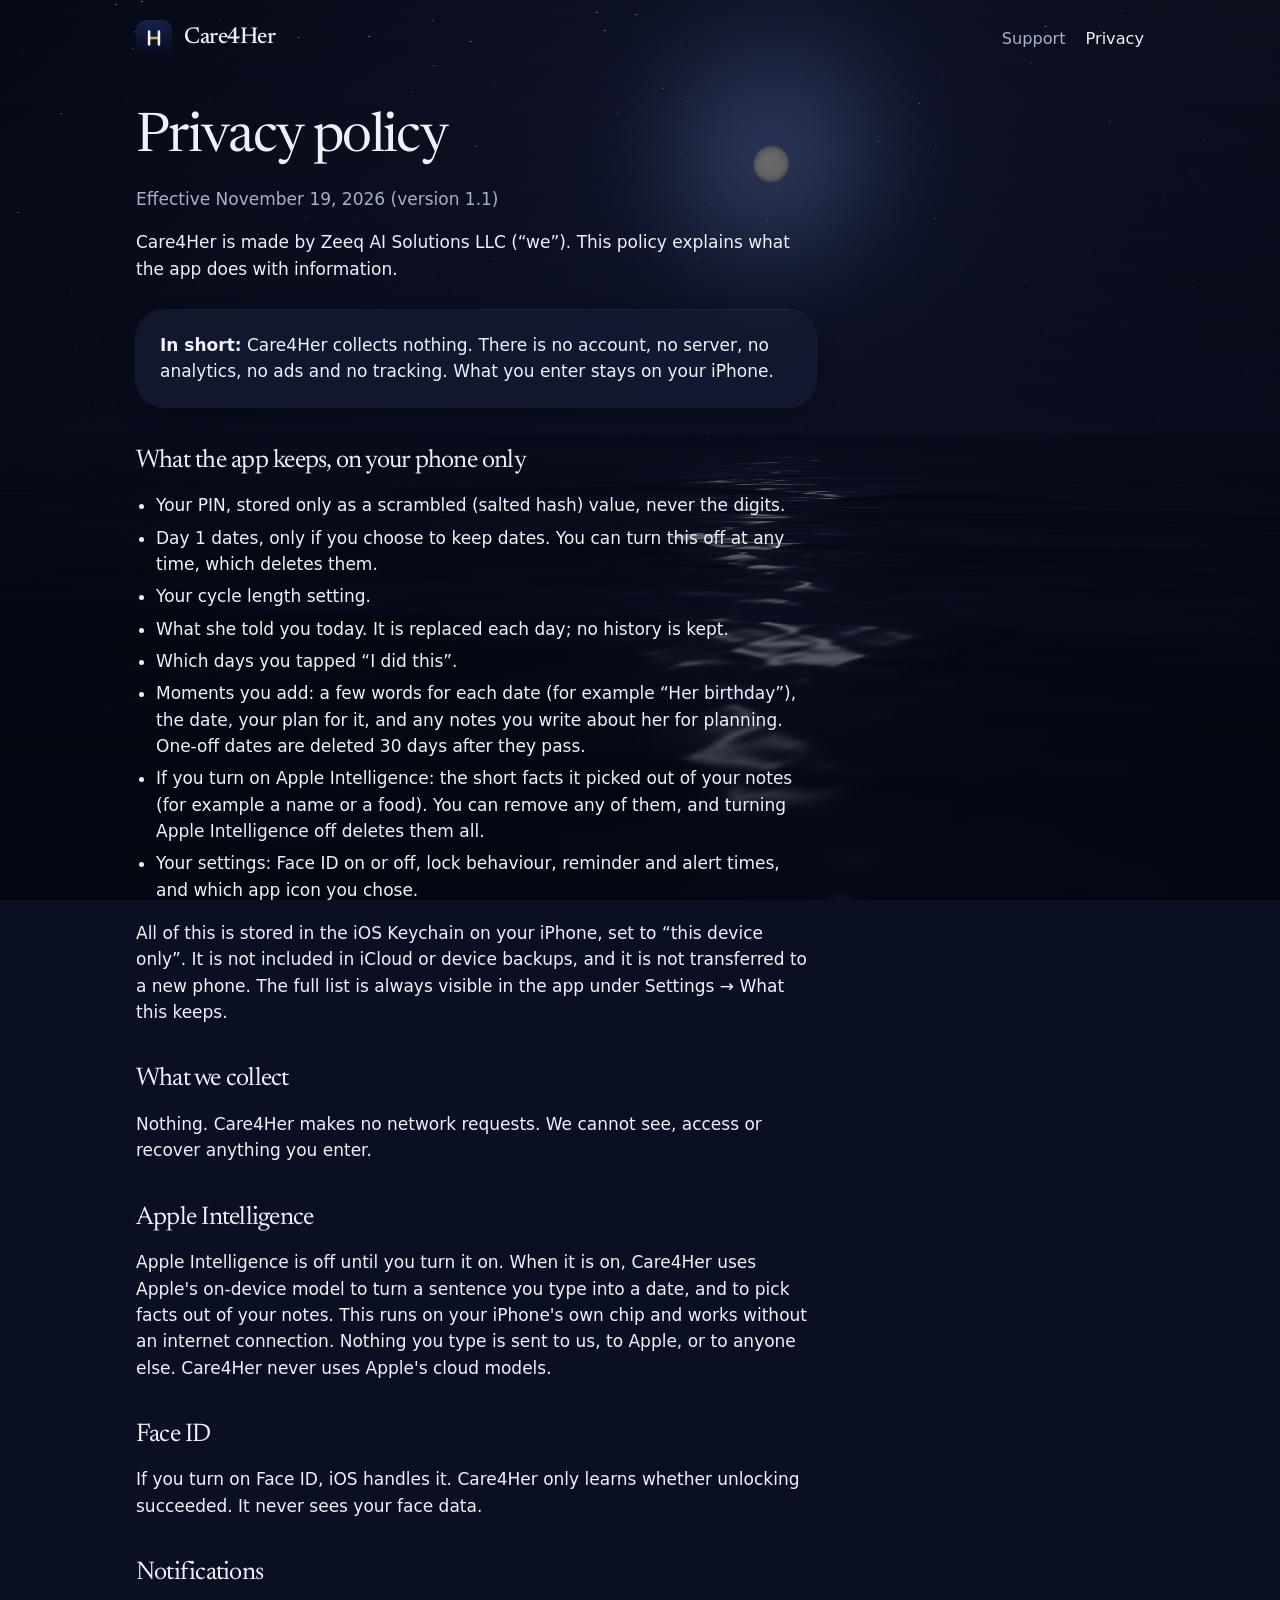
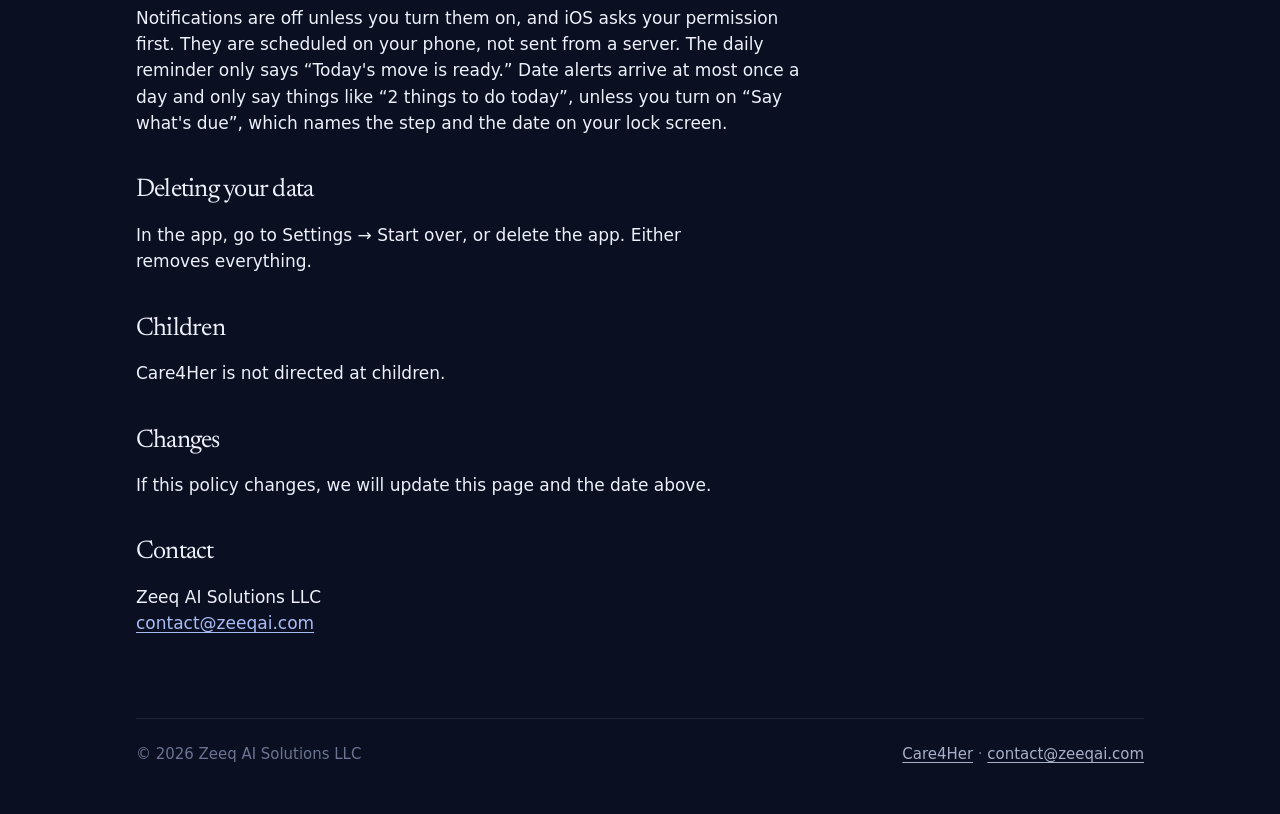
==== commit b715cc28: "Care4Her 1.1: dates that matter, on-device Apple Intelligence, moonlight palette, updated privacy po" ====
--- a/privacy.html
+++ b/privacy.html
@@ -24,7 +24,7 @@
 
   <main class="doc narrow">
 <h1>Privacy policy</h1>
-<p class="muted">Effective November 17, 2026</p>
+<p class="muted">Effective November 19, 2026 (version 1.1)</p>
 
 <p>Care4Her is made by Zeeq AI Solutions LLC (“we”). This policy explains what the app does with information.</p>
 
@@ -39,18 +39,23 @@
 <li>Your cycle length setting.</li>
 <li>What she told you today. It is replaced each day; no history is kept.</li>
 <li>Which days you tapped “I did this”.</li>
-<li>Your settings: Face ID on or off, lock behaviour, reminder time, and which app icon you chose.</li>
+<li>Moments you add: a few words for each date (for example “Her birthday”), the date, your plan for it, and any notes you write about her for planning. One-off dates are deleted 30 days after they pass.</li>
+<li>If you turn on Apple Intelligence: the short facts it picked out of your notes (for example a name or a food). You can remove any of them, and turning Apple Intelligence off deletes them all.</li>
+<li>Your settings: Face ID on or off, lock behaviour, reminder and alert times, and which app icon you chose.</li>
 </ul>
 <p>All of this is stored in the iOS Keychain on your iPhone, set to “this device only”. It is not included in iCloud or device backups, and it is not transferred to a new phone. The full list is always visible in the app under Settings → What this keeps.</p>
 
 <h2>What we collect</h2>
 <p>Nothing. Care4Her makes no network requests. We cannot see, access or recover anything you enter.</p>
 
+<h2>Apple Intelligence</h2>
+<p>Apple Intelligence is off until you turn it on. When it is on, Care4Her uses Apple's on-device model to turn a sentence you type into a date, and to pick facts out of your notes. This runs on your iPhone's own chip and works without an internet connection. Nothing you type is sent to us, to Apple, or to anyone else. Care4Her never uses Apple's cloud models.</p>
+
 <h2>Face ID</h2>
 <p>If you turn on Face ID, iOS handles it. Care4Her only learns whether unlocking succeeded. It never sees your face data.</p>
 
 <h2>Notifications</h2>
-<p>The daily reminder is off unless you turn it on, and iOS asks your permission first. It is scheduled on your phone, not sent from a server, and it only says “Today's move is ready.”</p>
+<p>Notifications are off unless you turn them on, and iOS asks your permission first. They are scheduled on your phone, not sent from a server. The daily reminder only says “Today's move is ready.” Date alerts arrive at most once a day and only say things like “2 things to do today”, unless you turn on “Say what's due”, which names the step and the date on your lock screen.</p>
 
 <h2>Deleting your data</h2>
 <p>In the app, go to Settings → Start over, or delete the app. Either removes everything.</p>
--- a/style.css
+++ b/style.css
@@ -8,9 +8,9 @@
   --muted: #a8b1c9;
   --subtle: #6b7591;
   --border: rgb(255 255 255 / 0.09);
-  --accent: #d4a85a;
-  --accent-fg: #1b1407;
-  --link: #e3c084;
+  --accent: #e6ebfb;
+  --accent-fg: #0b1230;
+  --link: #a9bcf5;
   --her: #c97b5a;
   --her-soft: rgb(201 123 90 / 0.2);
   --cycle: #4fb3a7;
@@ -60,7 +60,7 @@
 a { color: var(--link); text-underline-offset: 3px; }
 :focus-visible { outline: 2px solid var(--link); outline-offset: 3px; border-radius: 6px; }
 .muted { color: var(--muted); }
-.brass { color: var(--accent); }
+.brass { color: var(--link); }
 
 /* Hero */
 .hero { display: grid; grid-template-columns: 1.1fr 0.9fr; gap: 48px; align-items: center; padding: 48px 0 72px; }
@@ -118,7 +118,7 @@
 .steps li::before {
   counter-increment: s; content: counter(s);
   width: 36px; height: 36px; border-radius: 50%; display: grid; place-items: center;
-  font: 500 1.05rem/1 var(--display); color: var(--accent); box-shadow: inset 0 0 0 1px rgb(212 168 90 / 0.5);
+  font: 500 1.05rem/1 var(--display); color: var(--link); box-shadow: inset 0 0 0 1px rgb(169 188 245 / 0.5);
 }
 .steps h3 { font-size: 1.3rem; margin-bottom: 4px; }
 .steps p { margin: 0; color: var(--muted); }
@@ -130,7 +130,7 @@
 .row:first-child { border-top: 0; }
 .row .label { flex: 1; }
 .row .label small { display: block; color: var(--muted); font-size: 0.88rem; line-height: 1.4; margin-top: 2px; }
-.switch { width: 51px; height: 31px; border-radius: 999px; background: #b88a3e; position: relative; flex: none; }
+.switch { width: 51px; height: 31px; border-radius: 999px; background: #5f7fe0; position: relative; flex: none; }
 .switch::after { content: ""; position: absolute; top: 2px; right: 2px; width: 27px; height: 27px; border-radius: 50%; background: #fff; box-shadow: 0 2px 4px rgb(0 0 0 / 0.3); }
 .check { width: 22px; height: 22px; color: var(--cycle); flex: none; }
 .group-foot { font-size: 0.88rem; color: var(--muted); margin: 8px 16px 0; }
